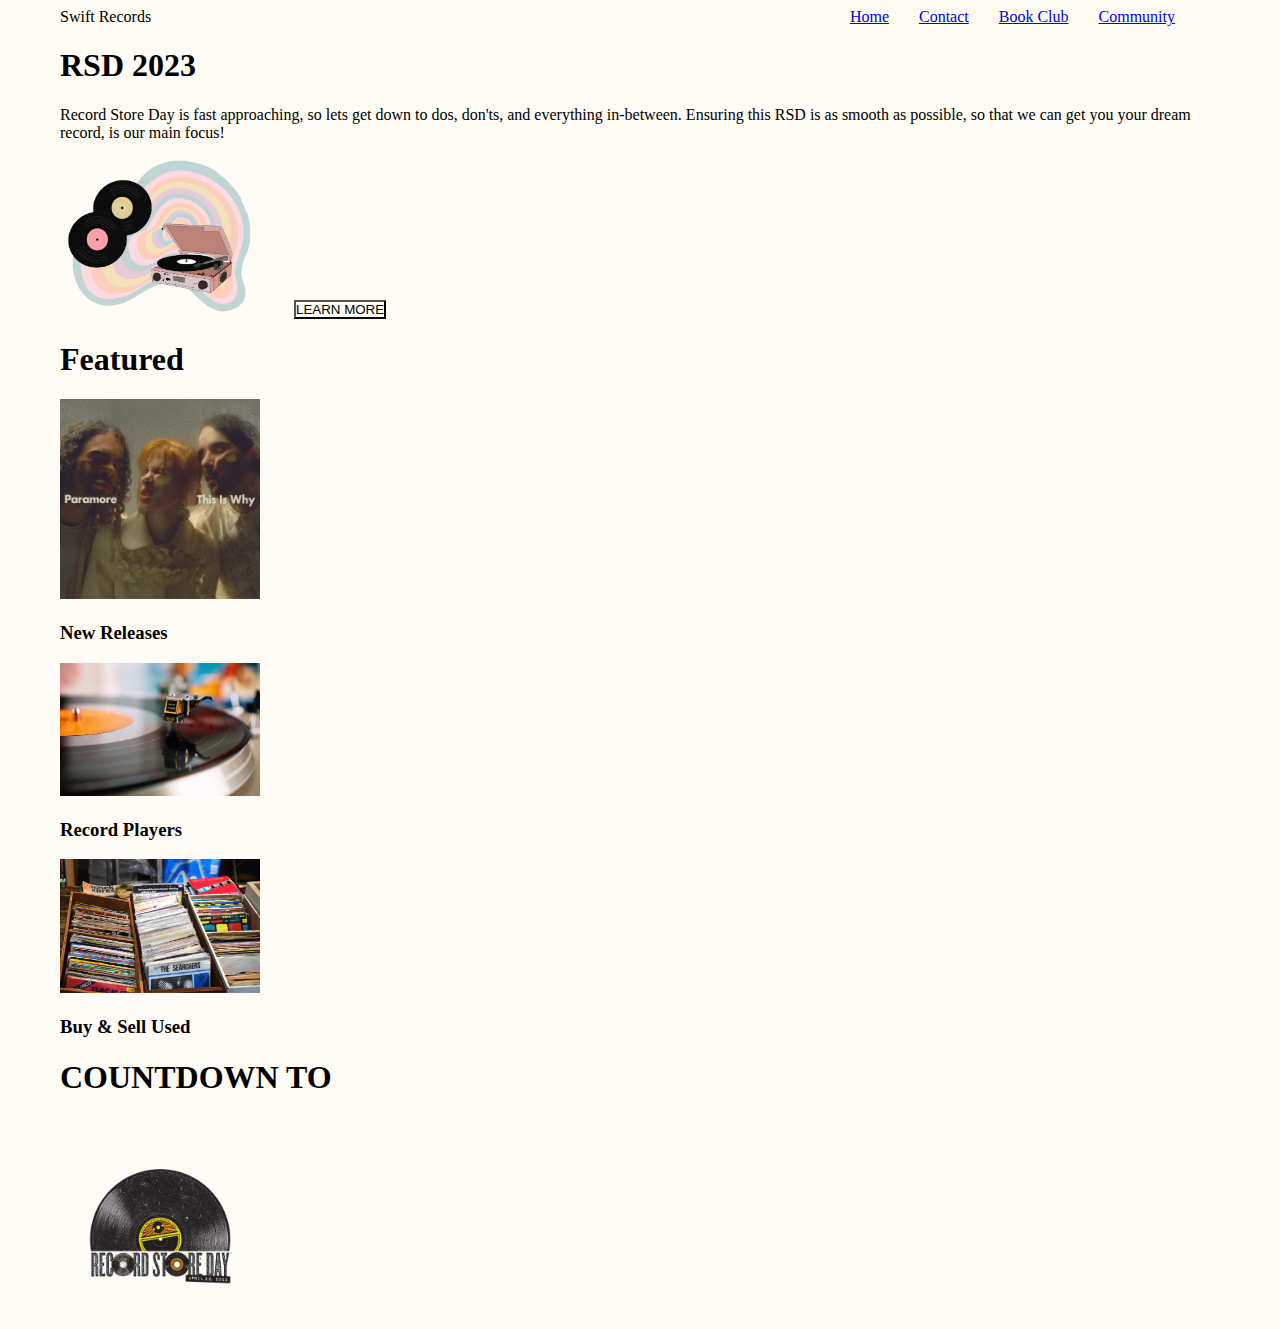
==== main.html @ 0fb4d234 "Design change" ====
<!DOCTYPE html>
<html lang="en">
<head>
    <meta charset="UTF-8">
    <meta http-equiv="X-UA-Compatible" content="IE=edge">
    <meta name="viewport" content="width=device-width, initial-scale=1.0">
    <title>Swift Records</title>

    <link rel="stylesheet" type="text/css" href="main.css">
    
    
    

</head>
<body>
<header>
    
    <div class="logo">Swift Records</div>
        
	<nav>
        <div class="nav-container">
            <div class="menu">
                <a href="#" class="is-active">Home</a>
                <a href="#">Contact</a>
                <a href="#">Book Club</a>
                <a href="#">Community</a>
            </div>
            
    
            <button class="hamburger">
                <span></span>
                <span></span>
                <span></span>
            </button>
        </div>
    </nav>
    
        <nav class="mobile-nav">
            <a href="#" class="is-active">Home</a>
            <a href="#">Contact</a>
            <a href="#">Book Club</a>
            <a href="#">Community</a>
        </nav>
    
</header>


<section class="section-1-rsd" id="section-1">
    <h1 class="main-heading-rsd">RSD 2023</h1>
    <p>Record Store Day is fast approaching, so lets get down to dos, don'ts, and everything in-between. Ensuring this RSD is as smooth as possible, so that we can get you your dream record, is our main focus!  </p>
    <img src="img/intro-pic.jpeg" id="intro-pic">
    <button onclick="rsd-more-btn">LEARN MORE</button>
</section>


<section class="section-2-features">
    <h1 class="fea-title">Featured</h1>
    <img src="img/newreleases.jfif" alt="Paramore - This Is Why - Front Cover" id="music">
    <h3>New Releases</h3>
    <img src="img/recordplayers.jpeg" alt="Record Player Close-Up" id="player">
    <h3>Record Players</h3>
    <img src="img/buyandsell.jpg" alt="Rows of Used Vinyl Records" id="buy-and-sell">
    <h3>Buy & Sell Used</h3>
</section>


<section class="section-3-count">
    <h1>COUNTDOWN TO</h1>
    <img src="img/rsd-logo.png" alt="Record Store Day April 22 2023" id="rsd-logo">
</section>



<script src="index.js" defer></script>
</body>
</html>
---- main.css ----
* {
    background-color: #FFFCF6;
    padding: 0;
    margin-left: 15px;
    margin-right: 15px;
}

header {
    display: flex;
    justify-content: space-between;
}

/* mobile navigation -- mobile first*/

.menu {
    display: none;
}

.mobile-nav {
    display: block;
    position: fixed;
    top: 0;
    left: 100%;
    width: 100%;
    min-height: 100vh;
    background-color: #965165e8;
    padding-top: 120px;
    z-index: 1;
    
    
}

.mobile-nav a {
    display: block;
    text-align: center;
    margin-bottom: 16px;
    padding: 12px 16px;
    background-color: rgba(255, 255, 255, 0.85);
    border-radius: 6px;
    text-decoration: none;
    color: var(--dark);
    box-shadow: 0.5px 0.5px 5px var(--dark);
    transition: 0.4s;
}

.mobile-nav.is-active {
    left: 0;
    transition: 0.6s;
}

.mobile-nav a:hover {
   box-shadow: 0.5px 0.5px 5px #ffb3c9af;
}



/* hamburger */
.hamburger {
    display: block;
    position: relative;
    z-index: 9999;
    user-select: none;
    border: none;
    background: none;
    cursor: pointer;
    appearance: none;
    
    
}

.hamburger span {
    display: block;
    width: 33px;
    height: 4px;
    margin-bottom: 5px;
    position: relative;
    background-color: #a11b1b;
    border-radius: 6px;
    z-index: 2;
    transform-origin: 0 0;
    transition: 0.6s;
    box-shadow: 0.5px 0.5px 3px #000000af;
}

.hamburger:hover span:nth-child(2) {
    transform: translateX(10px);
    background-color: red;
    
}

.hamburger.is-active span:nth-child(1) {
    transform: translate(0px, -3px) rotate(45deg);
    
}

.hamburger.is-active span:nth-child(2) {
    opacity: 0;
    transform: translateX(15px);
    
}

.hamburger.is-active span:nth-child(3) {
    transform: translate(-3px, 2.6px) rotate(-45deg);
}

.hamburger.is-active:hover span {
    background-color: red;
}






















/* pictures */

#intro-pic {
    max-width: 200px;
}

#music {
    max-width: 200px;
}

#player {
    max-width: 200px;
}

#buy-and-sell {
    max-width: 200px;
}

#rsd-logo {
    max-width: 200px;
}




/* media q's */

@media (min-width: 480px) {

}


@media (min-width: 768px) {
    .hamburger {
        display: none;
    }
    .menu {
        display: flex;
    }
    .mobile-nav {
        display: none;
    }



@media (min-width:1200px) {

}
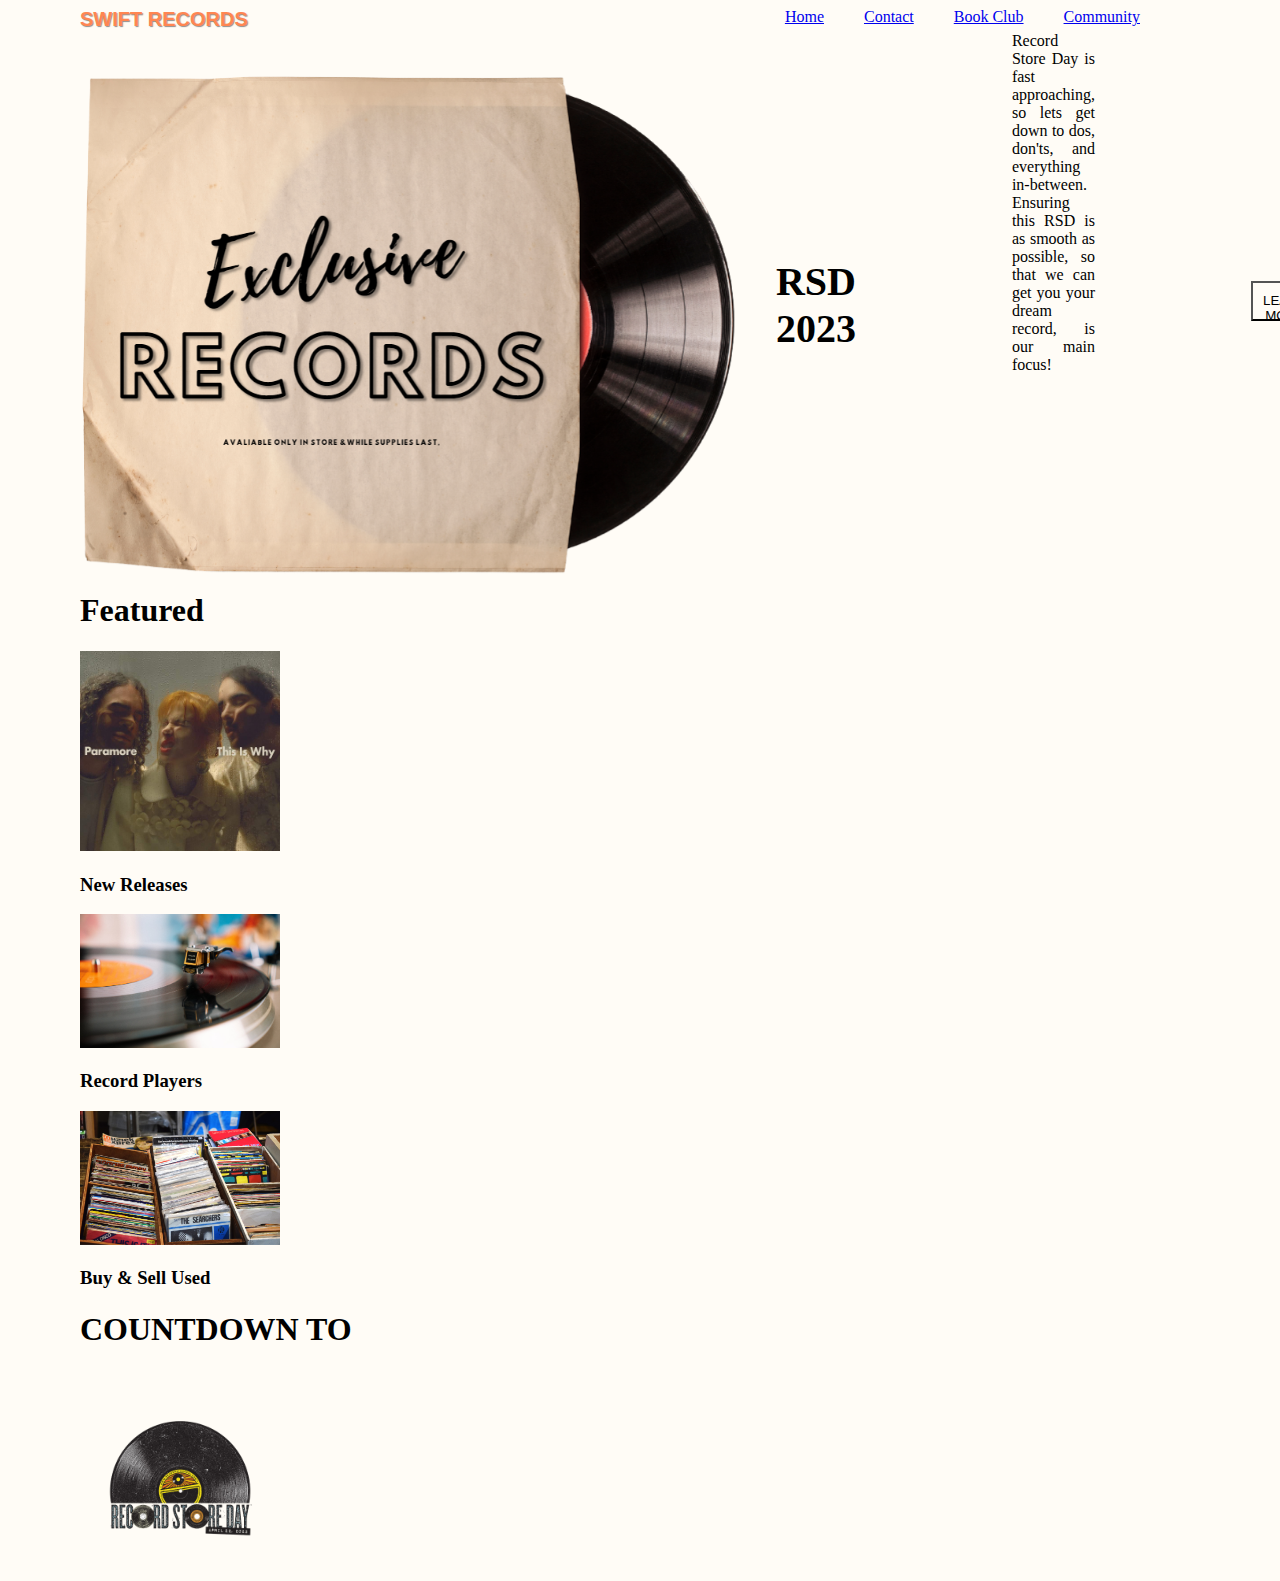
==== commit 5a0c7e00: "configuring the layout" ====
--- a/main.html
+++ b/main.html
@@ -46,15 +46,18 @@
 
 
 <section class="section-1-rsd" id="section-1">
-    <h1 class="main-heading-rsd">RSD 2023</h1>
+    <img src="img/intro.png" id="intro-pic">
+    
+    <h1>RSD 2023</h1>
+    
     <p>Record Store Day is fast approaching, so lets get down to dos, don'ts, and everything in-between. Ensuring this RSD is as smooth as possible, so that we can get you your dream record, is our main focus!  </p>
-    <img src="img/intro-pic.jpeg" id="intro-pic">
-    <button onclick="rsd-more-btn">LEARN MORE</button>
+    
+    <button onclick="rsd-more-btn">LEARN MORE →</button>
 </section>
 
 
-<section class="section-2-features">
-    <h1 class="fea-title">Featured</h1>
+<section class="section-2-features" id="section-2">
+    <h1>Featured</h1>
     <img src="img/newreleases.jfif" alt="Paramore - This Is Why - Front Cover" id="music">
     <h3>New Releases</h3>
     <img src="img/recordplayers.jpeg" alt="Record Player Close-Up" id="player">
--- a/main.css
+++ b/main.css
@@ -1,8 +1,18 @@
 * {
     background-color: #FFFCF6;
     padding: 0;
-    margin-left: 15px;
-    margin-right: 15px;
+    margin-left: 10px;
+    margin-right: 10px;
+}
+
+.logo {
+    font-family: Helvetica, sans-serif;
+    font-weight: 700;
+    text-transform: uppercase;
+    color: #ff8652;
+    text-shadow: 1px 1px 1px #4f4c4c9e;
+    font-size: 20px;
+    
 }
 
 header {
@@ -21,11 +31,13 @@
     position: fixed;
     top: 0;
     left: 100%;
-    width: 100%;
+    right: 20%;
+    width: 70%;
     min-height: 100vh;
-    background-color: #965165e8;
+    background-color: #eaeaeab8;
+    backdrop-filter: blur(10px);
     padding-top: 120px;
-    z-index: 1;
+    z-index: 99;
     
     
 }
@@ -64,32 +76,32 @@
     background: none;
     cursor: pointer;
     appearance: none;
-    
+    padding-left: 20px;
     
 }
 
 .hamburger span {
     display: block;
     width: 33px;
-    height: 4px;
+    height: 3px;
     margin-bottom: 5px;
     position: relative;
-    background-color: #a11b1b;
+    background-color: #252525d6;
     border-radius: 6px;
     z-index: 2;
     transform-origin: 0 0;
     transition: 0.6s;
-    box-shadow: 0.5px 0.5px 3px #000000af;
+    box-shadow: 0.5px 0.5px 1px #000000af;
 }
 
 .hamburger:hover span:nth-child(2) {
     transform: translateX(10px);
-    background-color: red;
+    background-color: #ff8652;
     
 }
 
 .hamburger.is-active span:nth-child(1) {
-    transform: translate(0px, -3px) rotate(45deg);
+    transform: translate(0px, -5px) rotate(45deg);
     
 }
 
@@ -100,29 +112,51 @@
 }
 
 .hamburger.is-active span:nth-child(3) {
-    transform: translate(-3px, 2.6px) rotate(-45deg);
+    transform: translate(-3px, 2px) rotate(-45deg);
 }
 
 .hamburger.is-active:hover span {
-    background-color: red;
-}
-
-
-
-
-
-
-
-
-
-
-
-
-
-
-
-
-
+    background-color: #000;
+}
+
+
+/* rsd section 1 */
+
+
+.section-1-rsd {
+    height: 60vh;
+    display: flex;
+    flex-direction: column;
+    
+}
+
+#section-1 h1 {
+    align-self: center;
+    margin-top: 35px;
+   
+    font-size: 40px;
+    z-index: 2;
+    background-color: transparent;
+}
+
+#section-1 p {
+    background-color: transparent;
+    z-index: 2;
+    text-align: justify;
+    padding-left: 10%;
+    padding-right: 10%;
+    margin-top: 1px;
+}
+
+/* section 2 featured items */
+
+.section-2-features {
+
+}
+
+#section-2 h1 {
+    align-self: center;
+}
 
 
 
@@ -131,7 +165,11 @@
 /* pictures */
 
 #intro-pic {
-    max-width: 200px;
+    margin-top: 45px;
+    max-width: 100%;
+    z-index: 1;
+    
+    
 }
 
 #music {
@@ -151,6 +189,15 @@
 }
 
 
+/* buttons */
+
+#section-1 button {
+    z-index: 2;
+    height: 40px;
+    align-self: center;
+    padding: 10px;
+}
+
 
 
 /* media q's */
@@ -161,7 +208,12 @@
 
 
 @media (min-width: 768px) {
-    .hamburger {
+    * {
+        margin-left: 20px;
+        margin-right: 20px;
+    }
+    
+   .hamburger {
         display: none;
     }
     .menu {
@@ -171,10 +223,30 @@
         display: none;
     }
 
-
-
-@media (min-width:1200px) {
-
-}
-
-
+    .section-1-rsd {
+        flex-wrap: nowrap;
+    }
+
+    #intro-pic {
+        max-width: 570px;
+        max-height: 500px;
+        align-self: center;
+        z-index: 1;
+        
+    }
+}
+
+@media (min-width: 1000px) {
+    #section-1 {
+        flex-direction: row;
+    }
+
+    #intro-pic {
+        max-width: 670px;
+        max-height: 500px;
+        
+        z-index: 1;
+        
+    }
+}
+
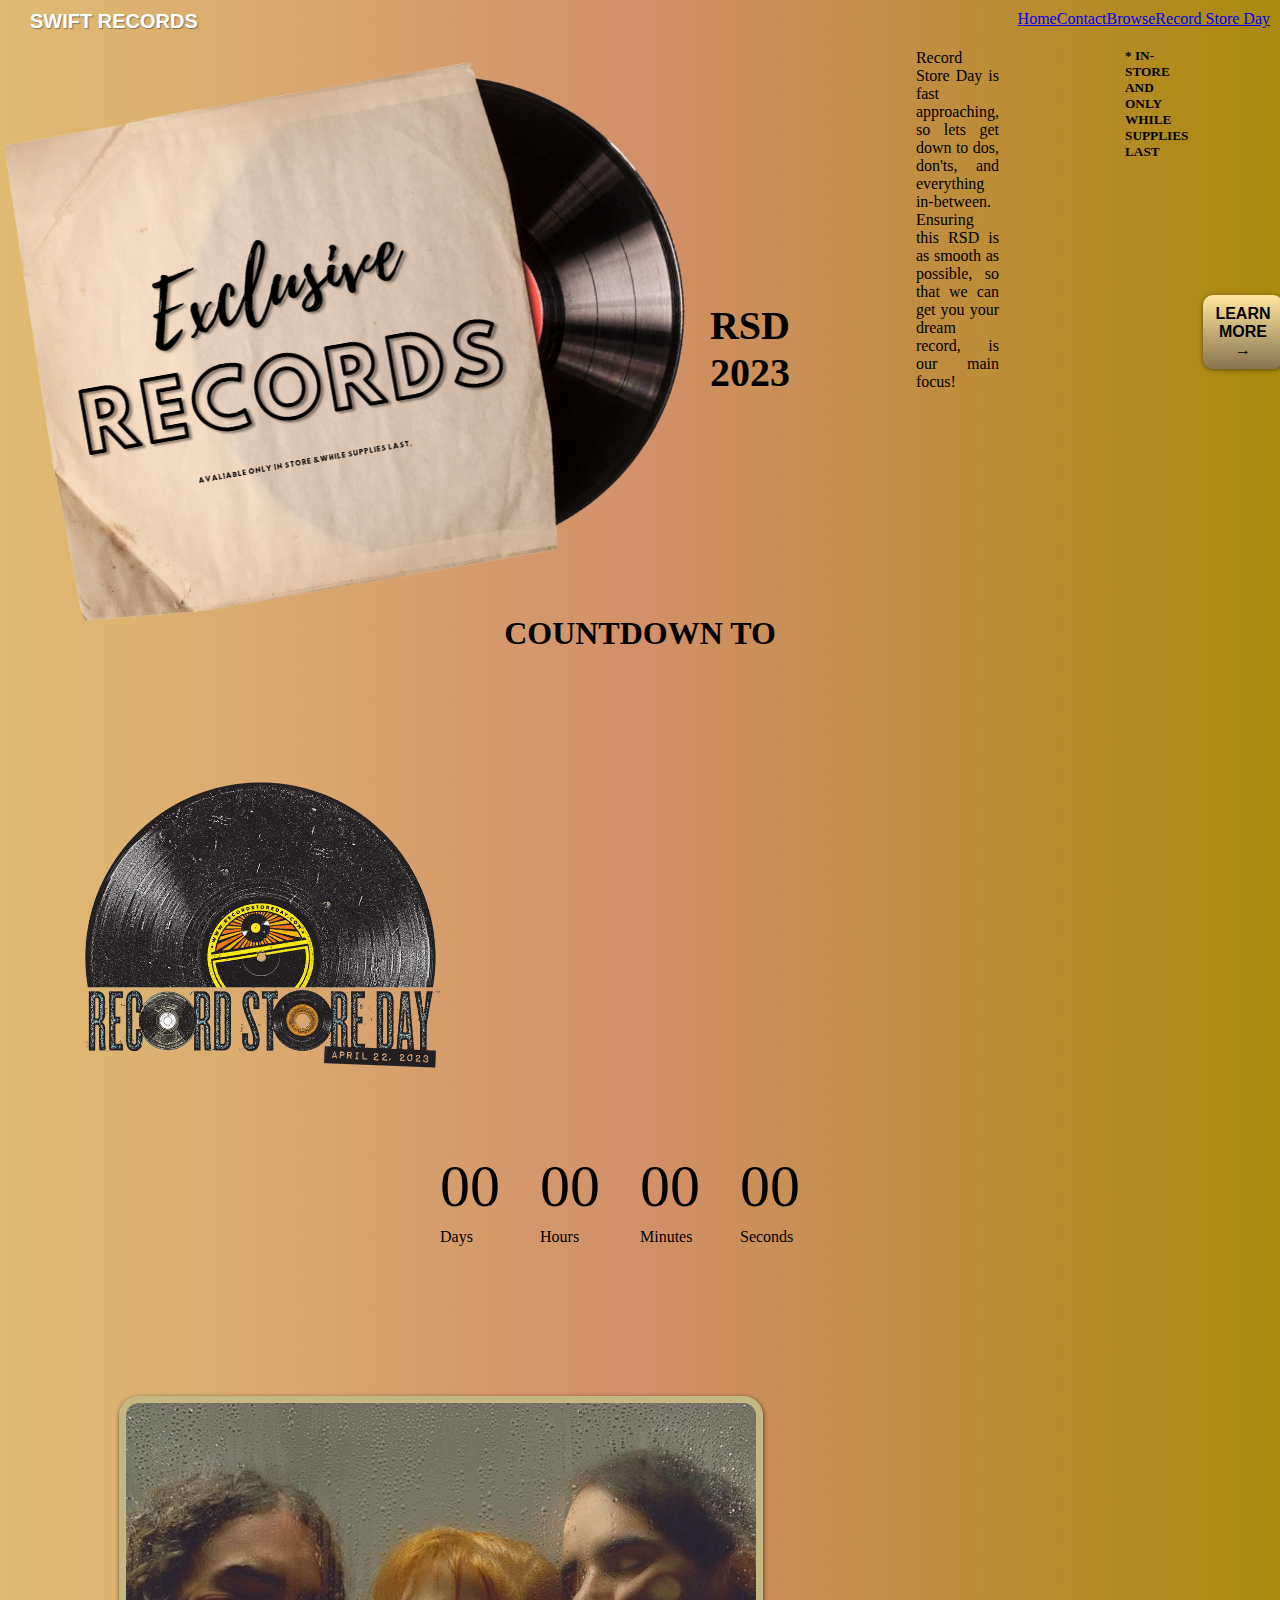
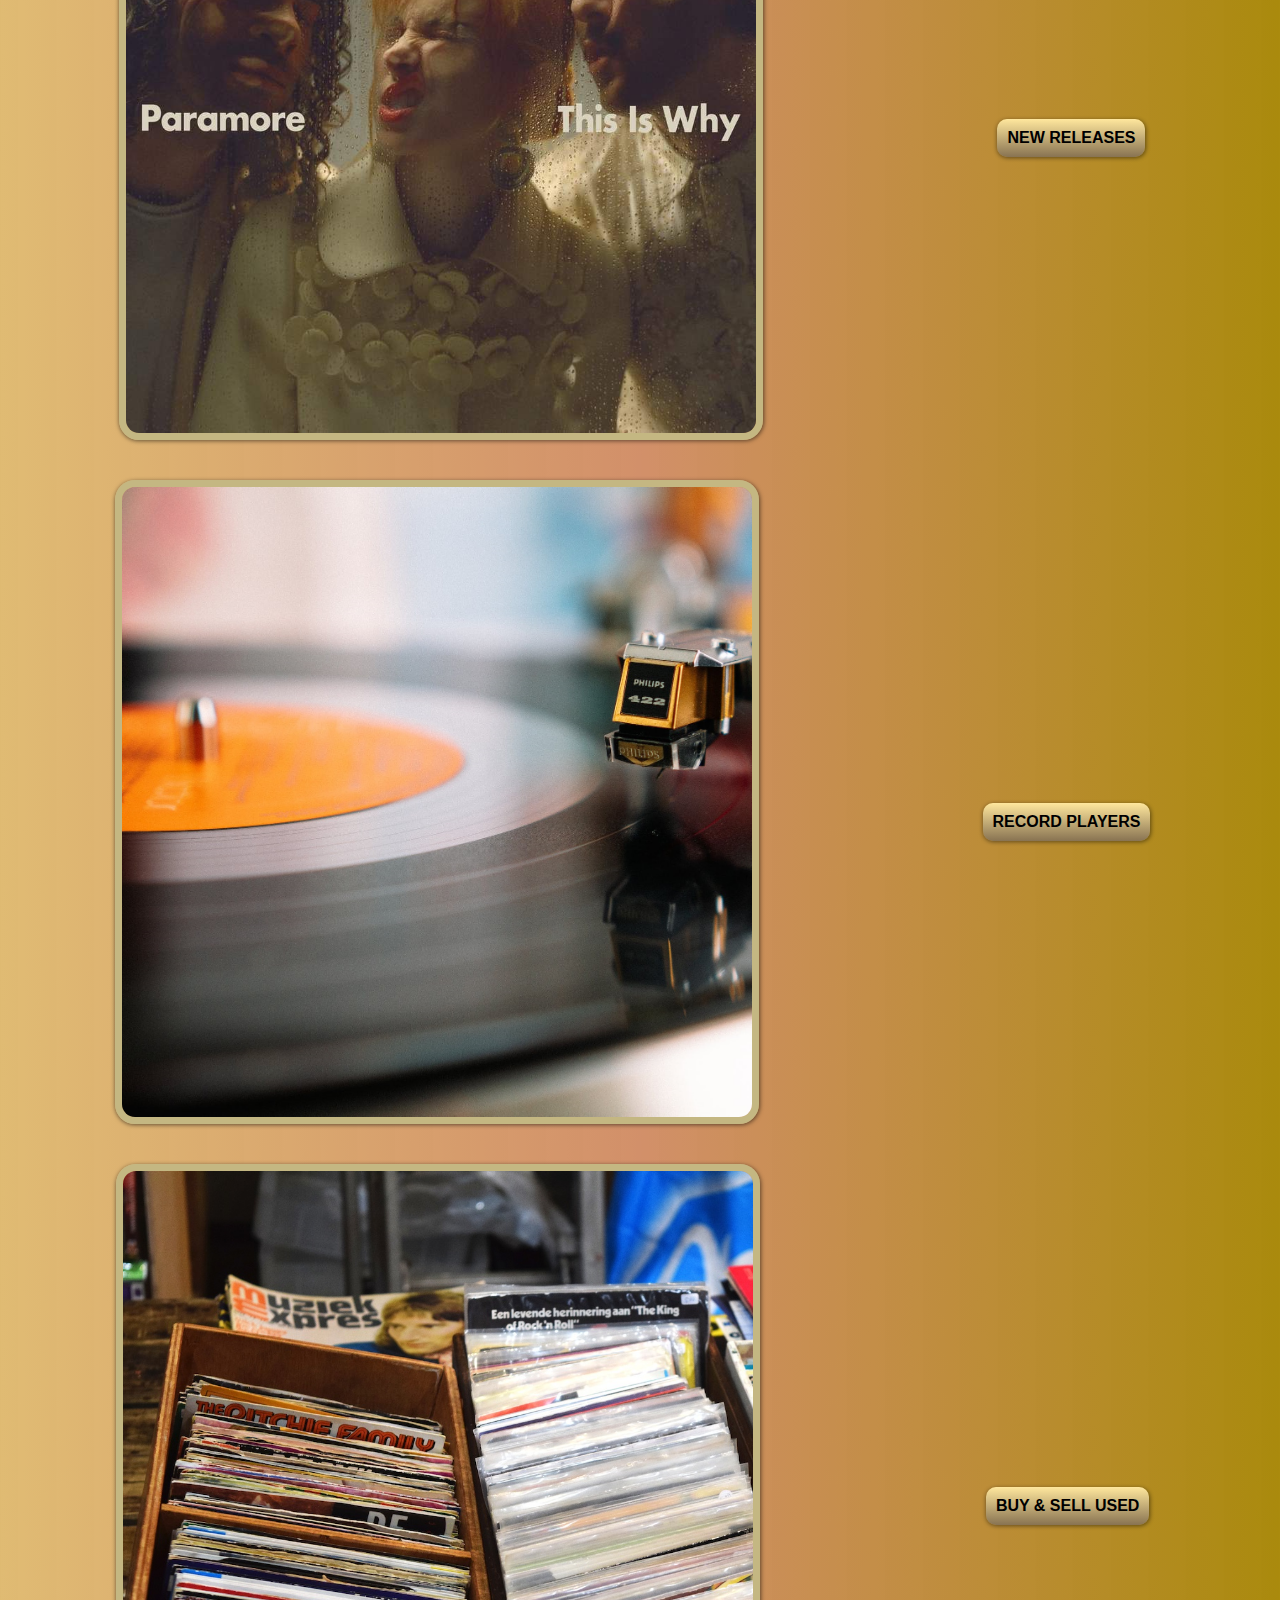
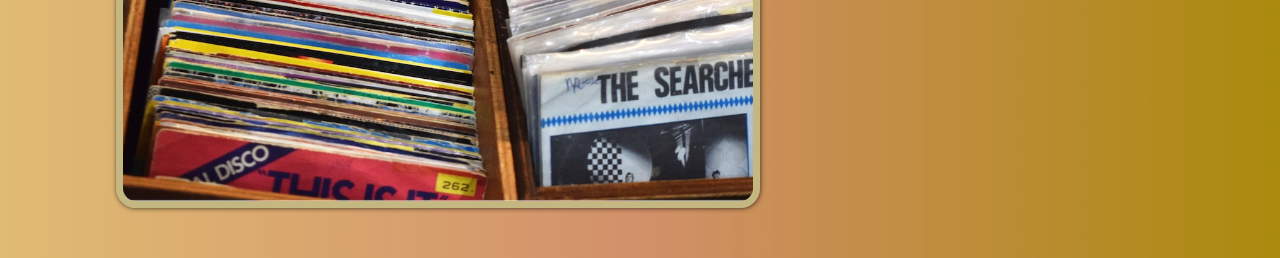
==== commit 8f62f2d0: "did loads of stuff html css js" ====
--- a/main.html
+++ b/main.html
@@ -22,8 +22,8 @@
             <div class="menu">
                 <a href="#" class="is-active">Home</a>
                 <a href="#">Contact</a>
-                <a href="#">Book Club</a>
-                <a href="#">Community</a>
+                <a href="#">Browse</a>
+                <a href="#">Record Store Day</a>
             </div>
             
     
@@ -38,39 +38,72 @@
         <nav class="mobile-nav">
             <a href="#" class="is-active">Home</a>
             <a href="#">Contact</a>
-            <a href="#">Book Club</a>
-            <a href="#">Community</a>
-        </nav>
+            <a href="#">Browse</a>
+            <a href="#">RSD</a>
+        
+        
+           <!--
+            <input type="search" id="site-search" name="q" placeholder="Search...">
+            
+            <button>GO</button>--> 
+    </nav>
+
+        
+        
+        
+      
+    
     
 </header>
 
 
 <section class="section-1-rsd" id="section-1">
-    <img src="img/intro.png" id="intro-pic">
+    <img src="img/intro2.png" id="intro-pic">
     
     <h1>RSD 2023</h1>
     
     <p>Record Store Day is fast approaching, so lets get down to dos, don'ts, and everything in-between. Ensuring this RSD is as smooth as possible, so that we can get you your dream record, is our main focus!  </p>
+    <h5>* IN-STORE AND ONLY WHILE SUPPLIES LAST</h5>
     
-    <button onclick="rsd-more-btn">LEARN MORE →</button>
+    <button class="button-52" onclick="rsd-more-btn">LEARN MORE →</button>
+</section>
+
+<section class="section-count">
+    <h1>COUNTDOWN TO</h1>
+    
+    <img src="img/rsd-logo.png" alt="Record Store Day April 22 2023" id="rsd-logo">
+
+    <div class="launch-time">
+        <div>
+            <p id="days">00</p>
+            <span>Days</span>
+        </div>
+        <div>
+            <p id="hours">00</p>
+            <span>Hours</span>
+        </div>
+        <div>
+            <p id="minutes">00</p>
+            <span>Minutes</span>
+        </div>
+        <div>
+            <p id="seconds">00</p>
+            <span>Seconds</span>
+        </div>
 </section>
 
 
 <section class="section-2-features" id="section-2">
-    <h1>Featured</h1>
+    <!--<h1>Featured</h1>-->
     <img src="img/newreleases.jfif" alt="Paramore - This Is Why - Front Cover" id="music">
-    <h3>New Releases</h3>
+    <button>New Releases</button>
     <img src="img/recordplayers.jpeg" alt="Record Player Close-Up" id="player">
-    <h3>Record Players</h3>
+    <button>Record Players</button>
     <img src="img/buyandsell.jpg" alt="Rows of Used Vinyl Records" id="buy-and-sell">
-    <h3>Buy & Sell Used</h3>
+    <button>Buy & Sell Used</button>
 </section>
 
 
-<section class="section-3-count">
-    <h1>COUNTDOWN TO</h1>
-    <img src="img/rsd-logo.png" alt="Record Store Day April 22 2023" id="rsd-logo">
-</section>
 
 
 
--- a/main.css
+++ b/main.css
@@ -1,23 +1,33 @@
 * {
-    background-color: #FFFCF6;
+    margin: 0;
     padding: 0;
-    margin-left: 10px;
-    margin-right: 10px;
-}
+   
+}
+
+body {
+    
+    background: rgb(224,187,115);
+    background: linear-gradient(90deg, rgba(224,187,115,1) 0%, rgba(207,136,95,0.9320388349514563) 50%, rgba(170,138,13,1) 100%);
+}
+
+
 
 .logo {
     font-family: Helvetica, sans-serif;
     font-weight: 700;
     text-transform: uppercase;
-    color: #ff8652;
+    color: #ffffff;
     text-shadow: 1px 1px 1px #4f4c4c9e;
     font-size: 20px;
+    margin-left: 20px;
     
 }
 
 header {
     display: flex;
     justify-content: space-between;
+    background-color: #000000c5;
+    padding-bottom: 15px;
 }
 
 /* mobile navigation -- mobile first*/
@@ -34,10 +44,12 @@
     right: 20%;
     width: 70%;
     min-height: 100vh;
-    background-color: #eaeaeab8;
+    background-color: #eaeaea53;
     backdrop-filter: blur(10px);
     padding-top: 120px;
+    padding-left: 30px;
     z-index: 99;
+
     
     
 }
@@ -46,12 +58,13 @@
     display: block;
     text-align: center;
     margin-bottom: 16px;
-    padding: 12px 16px;
+    padding: 14px;
+    width: 70%;
     background-color: rgba(255, 255, 255, 0.85);
-    border-radius: 6px;
+    border-radius: 10px;
     text-decoration: none;
     color: var(--dark);
-    box-shadow: 0.5px 0.5px 5px var(--dark);
+    box-shadow: 0.2px 1px 6px #0000007a;
     transition: 0.4s;
 }
 
@@ -61,7 +74,7 @@
 }
 
 .mobile-nav a:hover {
-   box-shadow: 0.5px 0.5px 5px #ffb3c9af;
+   box-shadow: 0.5px 0.5px 5px #ff8652;
 }
 
 
@@ -77,6 +90,9 @@
     cursor: pointer;
     appearance: none;
     padding-left: 20px;
+    color: transparent;
+    
+    
     
 }
 
@@ -85,18 +101,21 @@
     width: 33px;
     height: 3px;
     margin-bottom: 5px;
+    margin-right: 20px;
     position: relative;
-    background-color: #252525d6;
+    background-color: #ffffff;
     border-radius: 6px;
     z-index: 2;
     transform-origin: 0 0;
     transition: 0.6s;
     box-shadow: 0.5px 0.5px 1px #000000af;
+    
+    
 }
 
 .hamburger:hover span:nth-child(2) {
     transform: translateX(10px);
-    background-color: #ff8652;
+    background-color: #f4e603;
     
 }
 
@@ -116,17 +135,21 @@
 }
 
 .hamburger.is-active:hover span {
-    background-color: #000;
+    background-color: #f4e603;
 }
 
 
 /* rsd section 1 */
 
+#section-1 {
+    
+}
 
 .section-1-rsd {
-    height: 60vh;
+    min-height: 63vh;
     display: flex;
     flex-direction: column;
+    
     
 }
 
@@ -148,21 +171,78 @@
     margin-top: 1px;
 }
 
+.launch-time {
+    display: flex;
+    align-content: center;
+    align-items: center;
+    justify-content: flex-end;
+    
+    
+
+}
+
+.launch-time div {
+    flex-basis: 100px;
+    margin-bottom: 50px;
+    
+}
+
+.launch-time div p {
+    font-size: 60px;
+    margin-bottom: 7px;
+}
+
+.launch-time div p span {
+    margin-bottom: 30px;
+}
+
+
+.section-count h1 {
+    display: flex;
+    justify-content: center;
+}
+
+
+
 /* section 2 featured items */
 
 .section-2-features {
-
+    min-height: 110vh;
+    display: flex;
+    flex-direction: column;
+    align-items: center;
+    justify-content: space-around;
+    background-color: transparent;
+    flex-wrap: wrap;
+    margin-top: 10px;
 }
 
 #section-2 h1 {
     align-self: center;
-}
-
+    font-size: 40px;
+}
 
 
 
 
 /* pictures */
+
+#section-1 img {
+    background-color: transparent;
+    transform: rotate(-10deg);
+    margin: 22px;
+    
+}
+
+#section-2 img {
+    max-width: 300px;
+    border-radius: 20px;
+    flex-wrap: wrap;
+    border: solid 7px #c4b782;
+    box-shadow:0.5px 1px  4px #00000088;
+}
+
+
 
 #intro-pic {
     margin-top: 45px;
@@ -172,45 +252,119 @@
     
 }
 
-#music {
-    max-width: 200px;
-}
-
-#player {
-    max-width: 200px;
-}
-
-#buy-and-sell {
-    max-width: 200px;
-}
-
 #rsd-logo {
-    max-width: 200px;
-}
+    display: flex;
+    
+    
+}
+
+
 
 
 /* buttons */
 
 #section-1 button {
-    z-index: 2;
-    height: 40px;
+    font-size: 20px;
+    margin: 15px;
+    cursor: pointer;
+    border-radius: 10px;
+    color: #000;
+    cursor: pointer;
+    font-weight: bold;
+    padding: 10px 12px;
+    text-align: center;
+    transition: 200ms;
+    box-shadow: 0.6px 1px 4px #0000007a;
+    box-sizing: border-box;
+    border: 0;
+    font-size: 16px;
+    user-select: none;
+    -webkit-user-select: none;
+    touch-action: manipulation;
+    background: rgb(136,115,82);
+    background: linear-gradient(0deg, rgba(136,115,82,1) 0%, rgba(255,231,157,1) 100%);
     align-self: center;
+    
+}
+
+#section-1 button:not(:disabled):hover,
+#section-1 button:not(:disabled):focus {
+  outline: 0;
+  
+  background-image: linear-gradient(-180deg, #e4e4e4 0%, rgb(205, 183, 115) 100%);
+  box-shadow: 0.6px 1px 4px #0000007a;
+}
+
+#section-1 button:disabled {
+  filter: saturate(0.2) opacity(0.5);
+  -webkit-filter: saturate(0.2) opacity(0.5);
+  cursor: not-allowed;
+}
+
+#section-2 button {
+    font-size: 20px;
+    margin: 15px;
+    cursor: pointer;
+    border-radius: 10px;
+    color: #000;
+    cursor: pointer;
+    font-weight: bold;
     padding: 10px;
-}
+    text-align: center;
+    transition: 200ms;
+    text-transform: uppercase;
+    box-sizing: border-box;
+    border: 0;
+    font-size: 16px;
+    user-select: none;
+    -webkit-user-select: none;
+    touch-action: manipulation;
+    background: rgb(136,115,82);
+    background: linear-gradient(0deg, rgba(136,115,82,1) 0%, rgba(255,231,157,1) 100%);
+    box-shadow: 0.6px 1px 4px #0000007a;
+}
+
+#section-2 button:not(:disabled):hover,
+#section-2 button:not(:disabled):focus {
+  outline: 0;
+  background-image: linear-gradient(-180deg, #e4e4e4 0%, rgb(205, 183, 115) 100%);
+  box-shadow: 0.6px 1px 4px #0000007a;
+}
+
+#section-2 button:disabled {
+  filter: saturate(0.2) opacity(0.5);
+  -webkit-filter: saturate(0.2) opacity(0.5);
+  cursor: not-allowed;
+}
+
+
 
 
 
 /* media q's */
 
-@media (min-width: 480px) {
-
+@media (min-width: 300px) {
+    body {
+        background-color: transparent;
+        padding: 10px;
+    }
+
+    header {
+        background-color: transparent;
+    }
+    
 }
 
 
 @media (min-width: 768px) {
     * {
-        margin-left: 20px;
-        margin-right: 20px;
+        margin-left: 0px;
+        margin-right: 0px;
+    }
+
+    body {
+        background: rgb(224,187,115);
+    background: linear-gradient(90deg, rgba(224,187,115,1) 0%, rgba(207,136,95,0.9320388349514563) 50%, rgba(170,138,13,1) 100%);
     }
     
    .hamburger {
@@ -234,6 +388,33 @@
         z-index: 1;
         
     }
+
+    .section-2-features {
+        display: flex;
+        flex-wrap: wrap;
+        flex-direction: row;
+        margin-top: 100px;
+        
+    }
+
+    #section-2 img{
+        display: flex;
+        max-width: 50%;
+        justify-content: space-around;
+        justify-items: center;
+        
+        margin-bottom: 40px;
+    }
+
+    #rsd-logo {
+       
+    }
+    
+    .launch-time {
+        display: flex;
+        justify-content: center;
+    }
+    
 }
 
 @media (min-width: 1000px) {
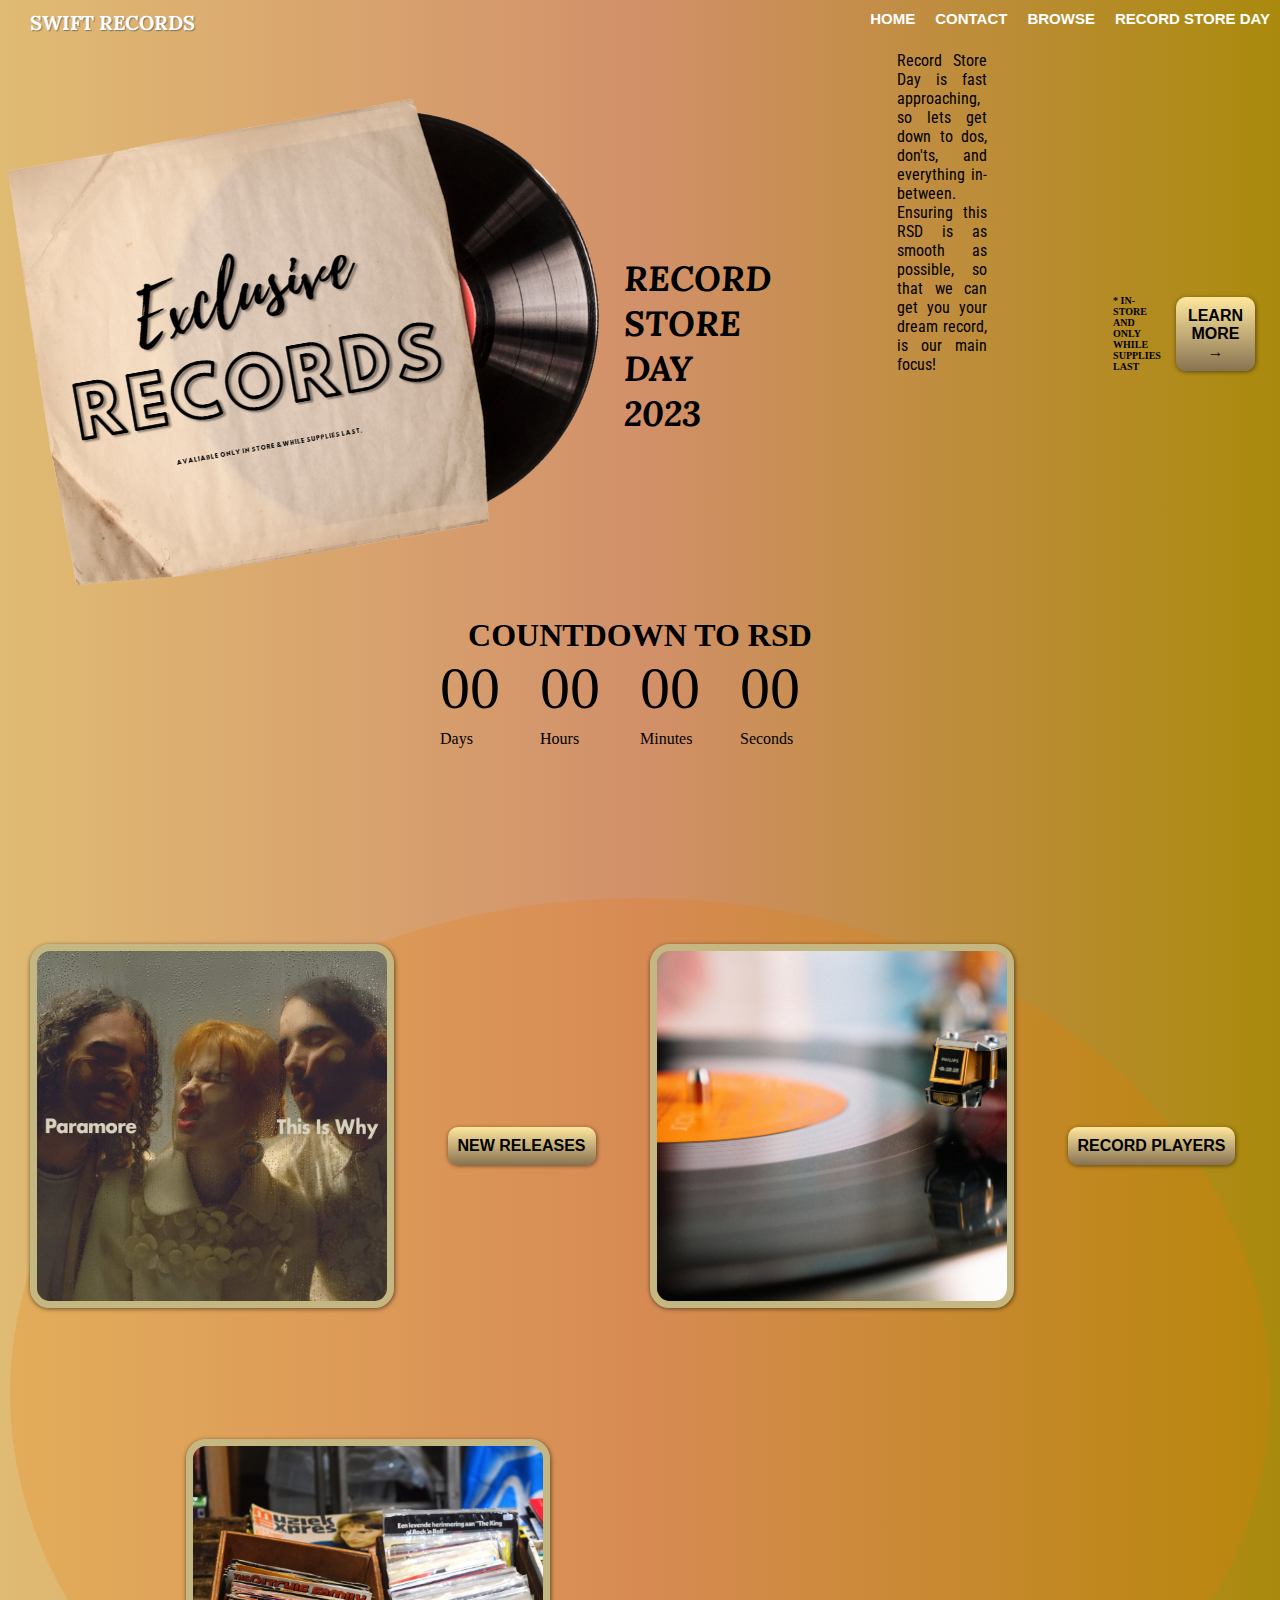
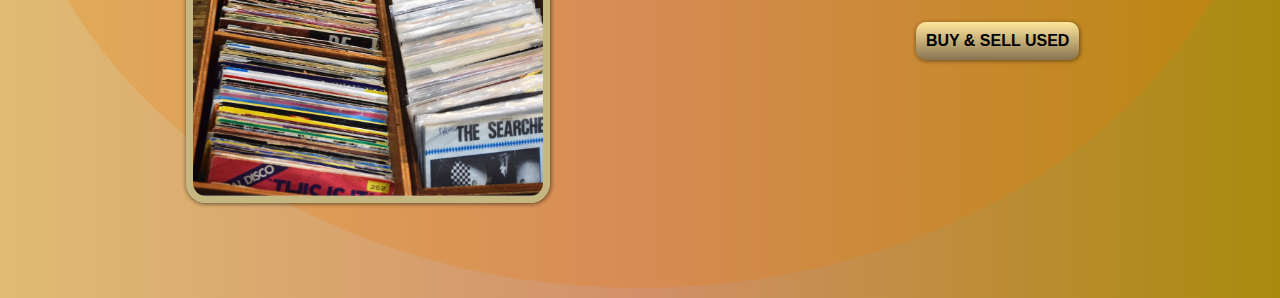
==== commit e0b19807: "more of the same" ====
--- a/main.html
+++ b/main.html
@@ -7,6 +7,14 @@
     <title>Swift Records</title>
 
     <link rel="stylesheet" type="text/css" href="main.css">
+    <link href="https://fonts.cdnfonts.com/css/neue-plak" rel="stylesheet">
+    <link rel="preconnect" href="https://fonts.googleapis.com">
+    <link rel="preconnect" href="https://fonts.gstatic.com" crossorigin>
+    <link href="https://fonts.googleapis.com/css2?family=Lora:ital,wght@0,400;0,500;0,600;0,700;1,400;1,500;1,600;1,700&display=swap" rel="stylesheet">
+    <link rel="preconnect" href="https://fonts.googleapis.com">
+    <link rel="preconnect" href="https://fonts.gstatic.com" crossorigin>
+    <link href="https://fonts.googleapis.com/css2?family=Roboto+Condensed&display=swap" rel="stylesheet">
+
     
     
     
@@ -60,7 +68,7 @@
 <section class="section-1-rsd" id="section-1">
     <img src="img/intro2.png" id="intro-pic">
     
-    <h1>RSD 2023</h1>
+    <h1>Record Store Day 2023</h1>
     
     <p>Record Store Day is fast approaching, so lets get down to dos, don'ts, and everything in-between. Ensuring this RSD is as smooth as possible, so that we can get you your dream record, is our main focus!  </p>
     <h5>* IN-STORE AND ONLY WHILE SUPPLIES LAST</h5>
@@ -69,9 +77,9 @@
 </section>
 
 <section class="section-count">
-    <h1>COUNTDOWN TO</h1>
+    <h1>COUNTDOWN TO RSD</h1>
     
-    <img src="img/rsd-logo.png" alt="Record Store Day April 22 2023" id="rsd-logo">
+    
 
     <div class="launch-time">
         <div>
--- a/main.css
+++ b/main.css
@@ -13,13 +13,14 @@
 
 
 .logo {
-    font-family: Helvetica, sans-serif;
+    font-family: 'Lora', serif;
     font-weight: 700;
     text-transform: uppercase;
     color: #ffffff;
     text-shadow: 1px 1px 1px #4f4c4c9e;
     font-size: 20px;
     margin-left: 20px;
+    
     
 }
 
@@ -156,7 +157,11 @@
 #section-1 h1 {
     align-self: center;
     margin-top: 35px;
-   
+    margin-bottom: 10px;
+    font-family: 'Lora', serif;
+    font-style: italic;
+    text-transform: uppercase;
+    font-weight:bolder;
     font-size: 40px;
     z-index: 2;
     background-color: transparent;
@@ -165,10 +170,18 @@
 #section-1 p {
     background-color: transparent;
     z-index: 2;
+    font-family: 'Roboto Condensed', sans-serif;
     text-align: justify;
     padding-left: 10%;
     padding-right: 10%;
     margin-top: 1px;
+    margin-bottom: 15px;
+}
+
+#section-1 h5 {
+    align-self: center;
+    font-size: 10px;
+    
 }
 
 .launch-time {
@@ -215,6 +228,8 @@
     background-color: transparent;
     flex-wrap: wrap;
     margin-top: 10px;
+    background-color: #ee790536;
+    border-radius: 50%;
 }
 
 #section-2 h1 {
@@ -231,6 +246,7 @@
     background-color: transparent;
     transform: rotate(-10deg);
     margin: 22px;
+    max-width: 570px;
     
 }
 
@@ -252,11 +268,7 @@
     
 }
 
-#rsd-logo {
-    display: flex;
-    
-    
-}
+
 
 
 
@@ -353,6 +365,9 @@
         background-color: transparent;
     }
     
+    #section-1 h1 {
+        font-size: 35px;
+    }
 }
 
 
@@ -399,16 +414,33 @@
 
     #section-2 img{
         display: flex;
-        max-width: 50%;
+        max-width: 350px;
         justify-content: space-around;
         justify-items: center;
         
         margin-bottom: 40px;
     }
 
-    #rsd-logo {
-       
-    }
+    .menu{
+        display: flex;
+        
+    }
+    .menu a{
+        color: white;
+        margin-left: 20px;
+        font-size: 15px;
+        font-weight: bolder;
+        font-family: 'Neue Plak', sans-serif;
+        border-bottom: 2px solid transparent;
+        transition: all .55s ease;
+        text-decoration: none;
+        text-transform: uppercase;
+    }
+    .menu a:hover{
+        border-bottom: 2px solid white;
+    }
+
+    
     
     .launch-time {
         display: flex;
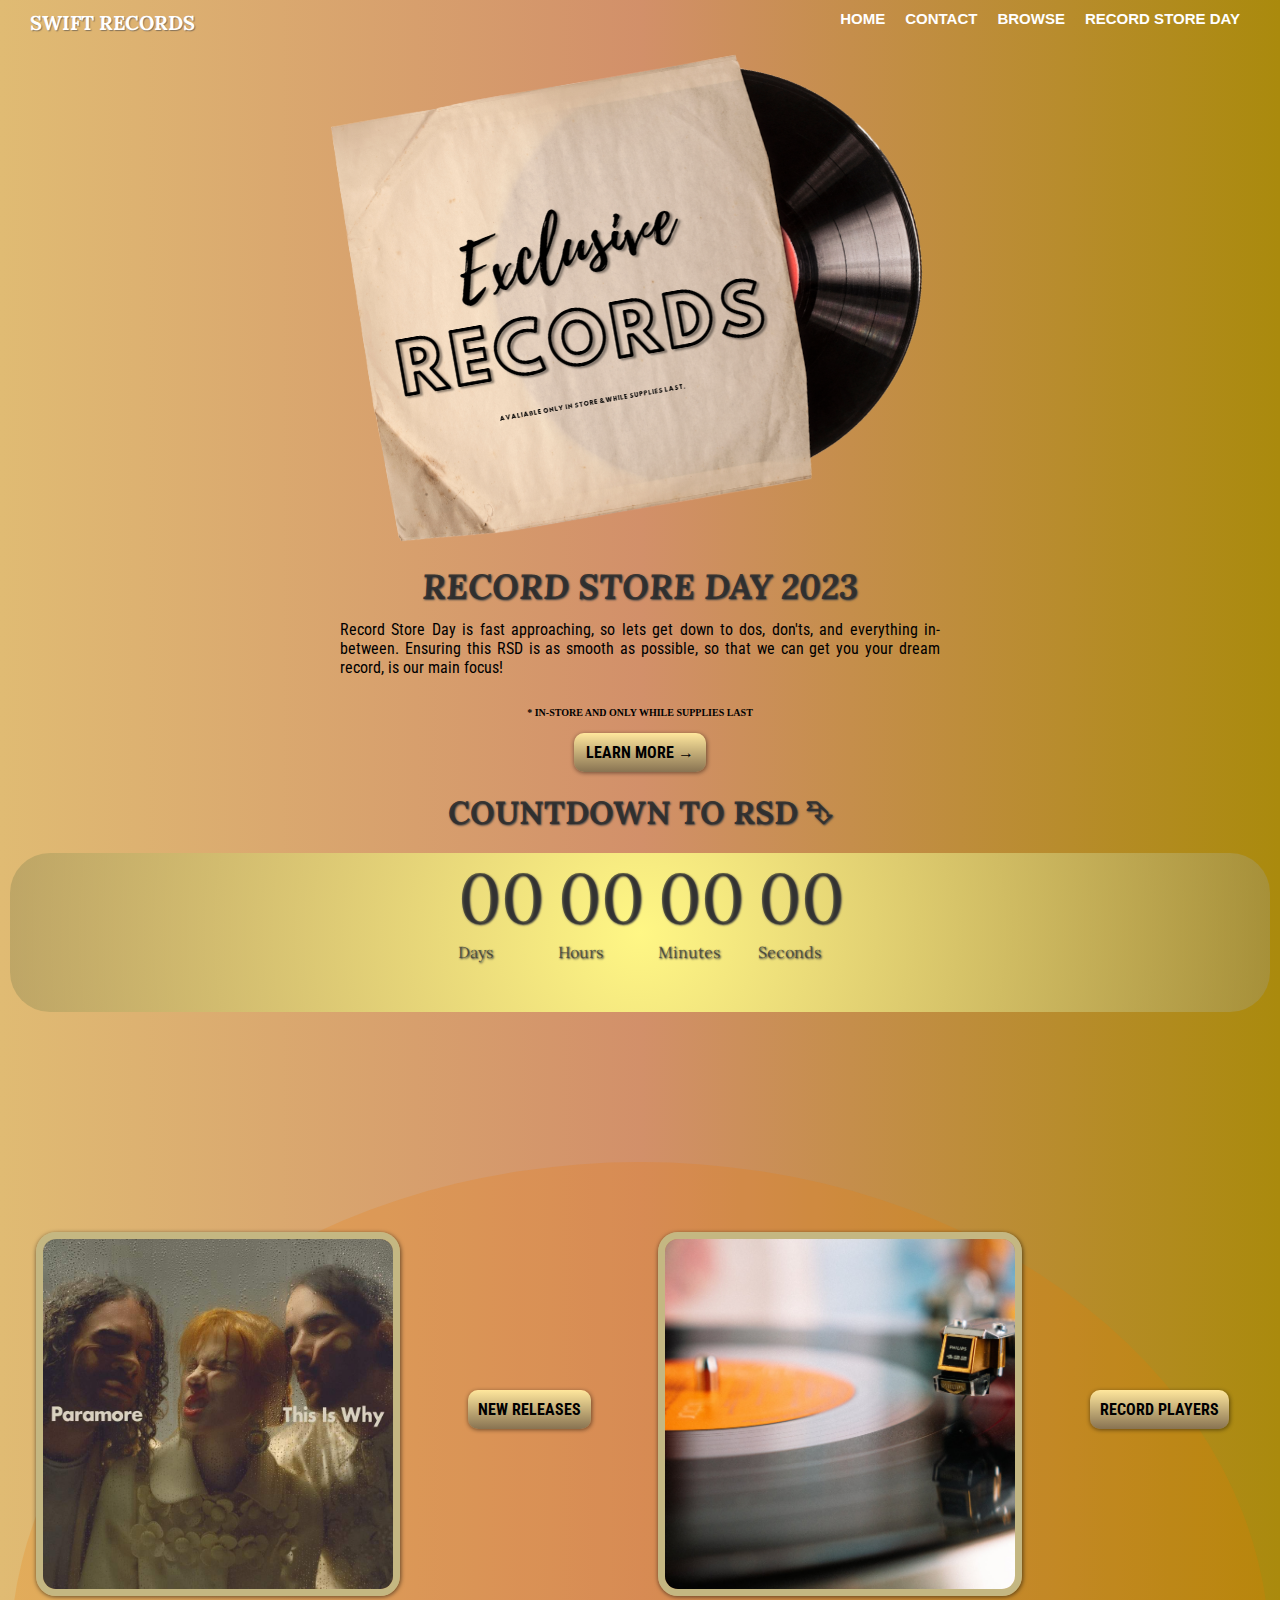
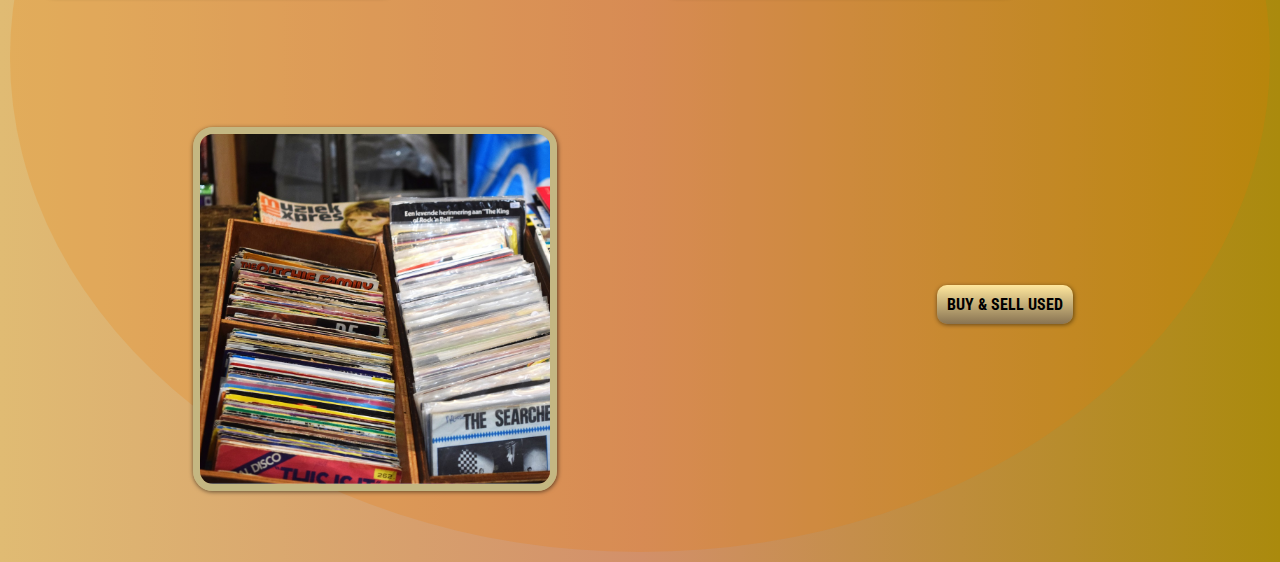
==== commit ea61bcc3: "breakpoint editing" ====
--- a/main.html
+++ b/main.html
@@ -77,7 +77,7 @@
 </section>
 
 <section class="section-count">
-    <h1>COUNTDOWN TO RSD</h1>
+    <h1>COUNTDOWN TO RSD ⮷ </h1>
     
     
 
--- a/main.css
+++ b/main.css
@@ -67,6 +67,10 @@
     color: var(--dark);
     box-shadow: 0.2px 1px 6px #0000007a;
     transition: 0.4s;
+    font-family: 'Neue Plak', sans-serif;
+    font-weight: bolder;
+    text-transform: uppercase;
+    color: #000;
 }
 
 .mobile-nav.is-active {
@@ -75,7 +79,7 @@
 }
 
 .mobile-nav a:hover {
-   box-shadow: 0.5px 0.5px 5px #ff8652;
+   box-shadow: 0.5px 0.5px 5px #fae076;
 }
 
 
@@ -165,17 +169,23 @@
     font-size: 40px;
     z-index: 2;
     background-color: transparent;
+    color: #2d2d2de4;
+    text-shadow: 1px 0.6px 2px #3f3f3f;
 }
 
 #section-1 p {
     background-color: transparent;
     z-index: 2;
     font-family: 'Roboto Condensed', sans-serif;
+    
     text-align: justify;
     padding-left: 10%;
     padding-right: 10%;
+    
+    text-align: justify;
     margin-top: 1px;
-    margin-bottom: 15px;
+    margin-bottom: 25px;
+    
 }
 
 #section-1 h5 {
@@ -186,9 +196,17 @@
 
 .launch-time {
     display: flex;
+    font-family: 'Lora', serif;
+    flex-wrap: wrap;
     align-content: center;
-    align-items: center;
-    justify-content: flex-end;
+    justify-content: center;
+    color: #2d2d2db0;
+    background: rgb(255,247,133);
+    background: radial-gradient(circle, rgba(255,247,133,1) 0%, rgba(162,148,91,0.5496323529411764) 100%);
+    border-radius: 40px;
+    padding-left: 35px;
+    
+    
     
     
 
@@ -198,21 +216,33 @@
     flex-basis: 100px;
     margin-bottom: 50px;
     
+    
+    
+    
+    
 }
 
 .launch-time div p {
-    font-size: 60px;
-    margin-bottom: 7px;
+    font-size: 70px;
+    
 }
 
 .launch-time div p span {
     margin-bottom: 30px;
 }
 
-
+.section-count {
+    height: 30vh;
+    
+    
+    text-shadow: 1px 0.6px 2px #3f3f3f;
+}
 .section-count h1 {
     display: flex;
     justify-content: center;
+    color: #2d2d2de4;
+    font-family: 'Lora', serif;
+    margin-bottom: 20px;
 }
 
 
@@ -252,6 +282,7 @@
 
 #section-2 img {
     max-width: 300px;
+    margin-top: 50px;
     border-radius: 20px;
     flex-wrap: wrap;
     border: solid 7px #c4b782;
@@ -278,11 +309,13 @@
 #section-1 button {
     font-size: 20px;
     margin: 15px;
+    
     cursor: pointer;
     border-radius: 10px;
     color: #000;
     cursor: pointer;
     font-weight: bold;
+    font-family: 'Roboto Condensed', sans-serif;
     padding: 10px 12px;
     text-align: center;
     transition: 200ms;
@@ -321,6 +354,7 @@
     color: #000;
     cursor: pointer;
     font-weight: bold;
+    font-family: 'Roboto Condensed', sans-serif;
     padding: 10px;
     text-align: center;
     transition: 200ms;
@@ -396,6 +430,17 @@
         flex-wrap: nowrap;
     }
 
+    #section-1 p {
+        max-width:600px;
+        text-align: justify;
+        margin-bottom: 30px;
+        
+    }
+
+    #section-1 button {
+        margin-bottom: 20px;
+    }
+
     #intro-pic {
         max-width: 570px;
         max-height: 500px;
@@ -423,6 +468,7 @@
 
     .menu{
         display: flex;
+        margin-right: 30px;
         
     }
     .menu a{
@@ -437,7 +483,7 @@
         text-transform: uppercase;
     }
     .menu a:hover{
-        border-bottom: 2px solid white;
+        border-bottom: 2px solid #f4e603;
     }
 
     
@@ -449,17 +495,27 @@
     
 }
 
-@media (min-width: 1000px) {
+@media (min-width: 1200px) {
     #section-1 {
-        flex-direction: row;
+        flex-direction: column;
+        display: flex;
+        flex-wrap: wrap;
+        align-content: center;
+        justify-content: center;
     }
 
     #intro-pic {
+        
         max-width: 670px;
         max-height: 500px;
-        
+        margin: 0;
         z-index: 1;
         
     }
-}
-
+
+    
+        
+        
+    
+}
+
